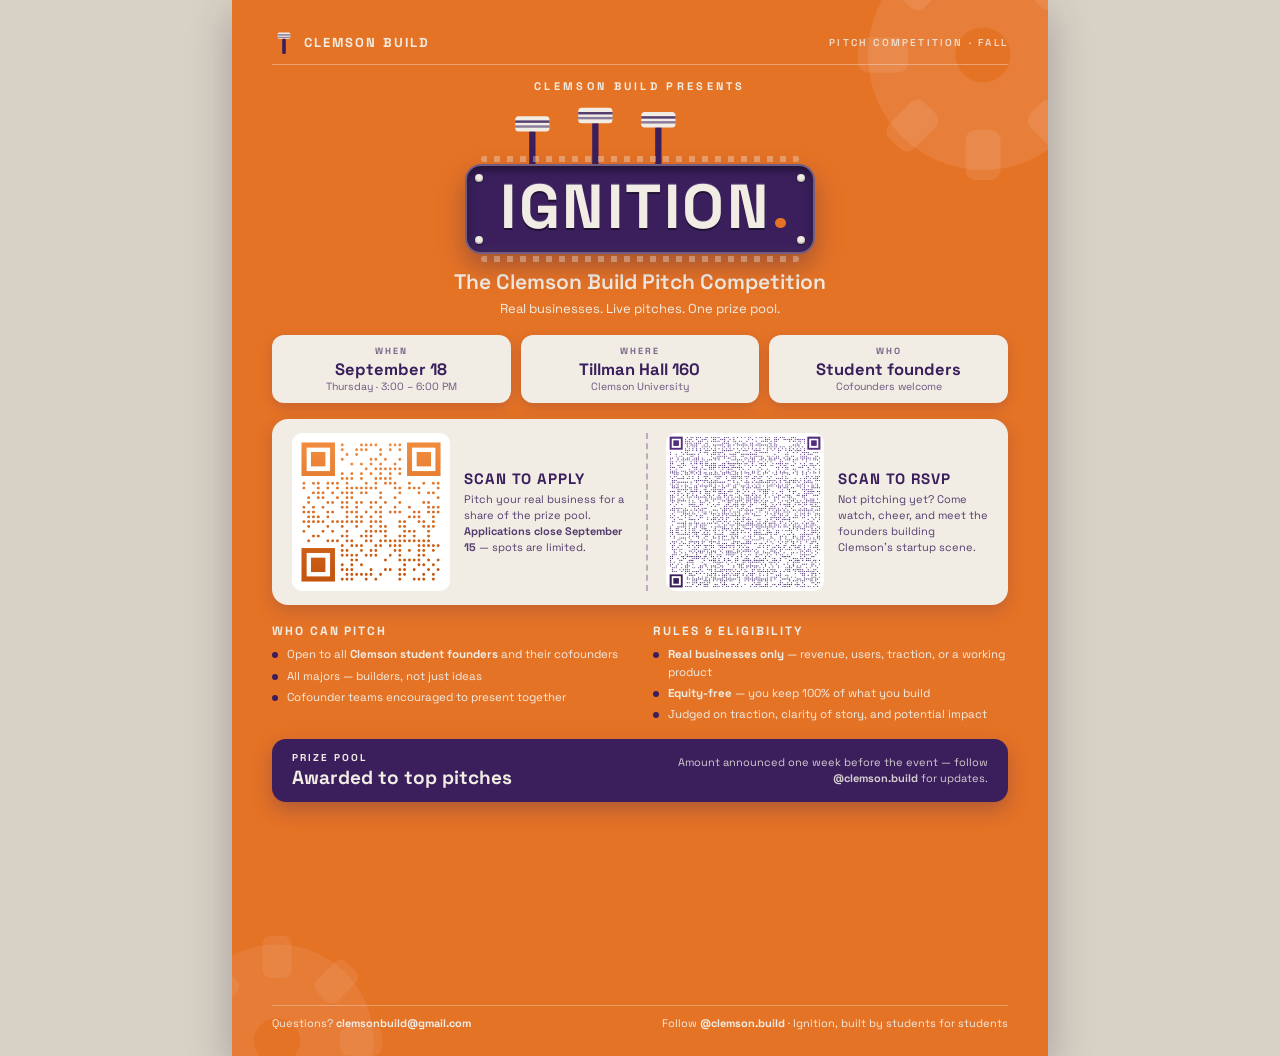
==== flyer/flyer.html @ bb456303 "Flyer: optically center IGNITION wordmark within the plate bolts The period-as-dot made the word rea" ====
<!DOCTYPE html>
<html lang="en">
<head>
<meta charset="UTF-8" />
<title>Ignition — Clemson Build Pitch Competition</title>
<link rel="preconnect" href="https://fonts.googleapis.com" />
<link rel="preconnect" href="https://fonts.gstatic.com" crossorigin />
<link href="https://fonts.googleapis.com/css2?family=Space+Grotesk:wght@400;500;600;700&display=swap" rel="stylesheet" />
<style>
  /* ---------- Print setup ---------- */
  @page { size: 8.5in 11in; margin: 0; }
  @media print {
    html, body { margin: 0; padding: 0; }
    .flyer { box-shadow: none; }
  }

  /* Three-color discipline: orange background, beige accent, purple ink */
  :root {
    --orange: #E57326;
    --beige:  #F1EDE4;
    --purple: #3A1F5C;
  }

  * { box-sizing: border-box; margin: 0; padding: 0; }
  body {
    font-family: 'Space Grotesk', 'Helvetica Neue', Arial, sans-serif;
    -webkit-print-color-adjust: exact; print-color-adjust: exact;
    background: #d8d2c4;
  }

  .flyer {
    width: 8.5in; height: 11in;
    margin: 0 auto;
    position: relative; overflow: hidden;
    background: var(--orange);
    color: var(--purple);
    box-shadow: 0 14px 40px rgba(46,26,71,0.3);
  }

  /* faint gears, corners only */
  .gear { position: absolute; color: rgba(241,237,228,0.10); }
  .g1 { top: -70px; right: -60px; width: 250px; height: 250px; }
  .g2 { bottom: -90px; left: -60px; width: 210px; height: 210px; opacity: 0.8; }

  .content {
    position: relative; z-index: 1;
    height: 100%;
    padding: 30px 40px 26px;
    display: flex; flex-direction: column;
  }

  /* ---------- Header ---------- */
  header {
    display: flex; justify-content: space-between; align-items: center;
    border-bottom: 1px solid rgba(241,237,228,0.4);
    padding-bottom: 10px;
  }
  .brand { display: flex; align-items: center; gap: 8px; color: var(--beige); font-weight: 700; letter-spacing: 0.16em; font-size: 13px; }
  .brand .mark { width: 24px; height: 24px; color: var(--beige); }
  .h-right { font-size: 10px; letter-spacing: 0.22em; text-transform: uppercase; color: rgba(241,237,228,0.85); font-weight: 600; }

  /* ---------- Hero lockup ---------- */
  .hero { text-align: center; margin-top: 14px; }
  .eyebrow {
    text-transform: uppercase; letter-spacing: 0.3em;
    font-size: 11px; font-weight: 700; color: var(--beige); margin-bottom: 12px;
  }
  .engine-lockup { display: inline-block; position: relative; }
  .pistons { display: block; width: 210px; height: auto; margin: 0 0 -5px 7%; position: relative; z-index: 0; }
  .pistons .rod { fill: var(--purple); }
  .pistons .head { fill: var(--beige); }
  .pistons .ring { fill: var(--purple); opacity: 0.85; }
  .pistons .ring.r2 { opacity: 0.55; }
  .engine-plate {
    position: relative; z-index: 1; display: inline-block;
    background: var(--purple);
    border: 2px solid rgba(241,237,228,0.30);
    border-radius: 16px;
    padding: 10px 27px 14px 33px;
    box-shadow: inset 0 3px 8px rgba(0,0,0,0.5), inset 0 -3px 8px rgba(255,255,255,0.06), 0 12px 26px rgba(46,26,71,0.35);
  }
  .engine-plate h1 {
    font-size: 62px; font-weight: 700; color: var(--beige);
    letter-spacing: 0.04em; line-height: 1;
    text-shadow: 0 2px 0 rgba(0,0,0,0.45), 0 -1px 0 rgba(255,255,255,0.15);
  }
  .engine-plate .dot {
    display: inline-block;
    width: 0.17em; height: 0.17em;
    margin-left: 0.06em;
    background: var(--orange);
    border-radius: 50%;
  }
  .engine-plate::before, .engine-plate::after {
    content: ""; position: absolute; left: 14px; right: 14px; height: 6px; border-radius: 3px;
    background: repeating-linear-gradient(90deg, rgba(241,237,228,0.35) 0 6px, transparent 6px 13px);
  }
  .engine-plate::before { top: -10px; }
  .engine-plate::after { bottom: -10px; }
  .bolt {
    position: absolute; width: 8px; height: 8px; border-radius: 50%;
    background: var(--beige);
    box-shadow: inset 0 -1px 2px rgba(0,0,0,0.35), 0 1px 2px rgba(0,0,0,0.4);
  }
  .b1 { top: 8px; left: 8px; } .b2 { top: 8px; right: 8px; }
  .b3 { bottom: 8px; left: 8px; } .b4 { bottom: 8px; right: 8px; }

  .tagline { margin-top: 14px; font-size: 21px; font-weight: 600; color: var(--beige); }
  .hook { margin-top: 5px; font-size: 13px; color: var(--beige); }

  /* ---------- Meta cards ---------- */
  .meta { display: grid; grid-template-columns: repeat(3, 1fr); gap: 10px; margin-top: 18px; }
  .meta-card {
    background: var(--beige); border-radius: 12px; padding: 10px 12px;
    box-shadow: 0 4px 12px rgba(58,31,92,0.18);
    text-align: center;
  }
  .meta-card .k { font-size: 9px; letter-spacing: 0.2em; text-transform: uppercase; color: var(--purple); opacity: 0.65; font-weight: 700; }
  .meta-card .v { font-size: 16.5px; font-weight: 700; color: var(--purple); margin-top: 2px; }
  .meta-card .s { font-size: 10.5px; color: var(--purple); opacity: 0.72; }

  /* ---------- QR band ---------- */
  .qr-band {
    display: grid; grid-template-columns: 1fr 1fr; gap: 12px;
    margin-top: 16px;
    background: var(--beige);
    border-radius: 16px;
    padding: 14px;
    box-shadow: 0 6px 18px rgba(58,31,92,0.2);
  }
  .qr-card { display: flex; align-items: center; gap: 14px; padding: 0 6px; }
  .qr-card + .qr-card { border-left: 2px dashed rgba(58,31,92,0.3); padding-left: 18px; }
  .qr-card img { width: 158px; height: 158px; border-radius: 10px; }
  .qr-info h3 { font-size: 15px; font-weight: 700; letter-spacing: 0.06em; text-transform: uppercase; }
  .qr-info .apply { color: var(--purple); }
  .qr-info .rsvp { color: var(--purple); }
  .qr-info p { font-size: 11px; color: var(--purple); opacity: 0.85; margin-top: 4px; line-height: 1.45; }
  .qr-info .due { font-weight: 700; }

  /* ---------- Rules columns ---------- */
  .rules { display: grid; grid-template-columns: 1fr 1fr; gap: 26px; margin-top: 18px; }
  .rules h3 {
    font-size: 12px; letter-spacing: 0.16em; text-transform: uppercase;
    color: var(--beige); margin-bottom: 7px; font-weight: 700;
  }
  .rules ul { list-style: none; }
  .rules li {
    position: relative; padding-left: 15px;
    font-size: 11.5px; line-height: 1.5; color: var(--beige);
  }
  .rules li + li { margin-top: 4px; }
  .rules li::before {
    content: ""; position: absolute; left: 0; top: 6px;
    width: 6px; height: 6px; border-radius: 50%;
    background: var(--purple);
  }
  .rules li strong { color: inherit; }

  /* ---------- Prize strip ---------- */
  .prize {
    margin-top: 16px;
    background: var(--purple);
    border-radius: 14px;
    padding: 12px 20px;
    display: flex; align-items: center; justify-content: space-between;
    box-shadow: 0 8px 20px rgba(58,31,92,0.3);
  }
  .prize .label { font-size: 10px; letter-spacing: 0.2em; text-transform: uppercase; color: var(--beige); font-weight: 700; }
  .prize .amount { font-size: 19px; font-weight: 700; color: var(--beige); margin-top: 1px; }
  .prize .note { font-size: 11px; color: rgba(241,237,228,0.85); text-align: right; line-height: 1.45; max-width: 46%; }
  .prize .note strong { color: inherit; }

  /* ---------- Footer ---------- */
  footer {
    margin-top: auto;
    border-top: 1px solid rgba(241,237,228,0.35);
    padding-top: 10px;
    display: flex; justify-content: space-between; align-items: center;
    font-size: 11px; color: var(--beige);
  }
  footer .ig { font-weight: 700; color: var(--beige); }
</style>
</head>
<body>
  <section class="flyer">
    <svg class="gear g1" viewBox="0 0 100 100" aria-hidden="true"><path fill="currentColor" fill-rule="nonzero" d="M50 4 A46 46 0 1 1 50 96 A46 46 0 1 1 50 4 Z M50 39 A11 11 0 1 0 50 61 A11 11 0 1 0 50 39 Z"/><g fill="currentColor"><rect x="43" y="0" width="14" height="20" rx="4"/><rect x="43" y="0" width="14" height="20" rx="4" transform="rotate(45 50 50)"/><rect x="43" y="0" width="14" height="20" rx="4" transform="rotate(90 50 50)"/><rect x="43" y="0" width="14" height="20" rx="4" transform="rotate(135 50 50)"/><rect x="43" y="0" width="14" height="20" rx="4" transform="rotate(180 50 50)"/><rect x="43" y="0" width="14" height="20" rx="4" transform="rotate(225 50 50)"/><rect x="43" y="0" width="14" height="20" rx="4" transform="rotate(270 50 50)"/><rect x="43" y="0" width="14" height="20" rx="4" transform="rotate(315 50 50)"/></g></svg>
    <svg class="gear g2" viewBox="0 0 100 100" aria-hidden="true"><path fill="currentColor" fill-rule="nonzero" d="M50 4 A46 46 0 1 1 50 96 A46 46 0 1 1 50 4 Z M50 39 A11 11 0 1 0 50 61 A11 11 0 1 0 50 39 Z"/><g fill="currentColor"><rect x="43" y="0" width="14" height="20" rx="4"/><rect x="43" y="0" width="14" height="20" rx="4" transform="rotate(45 50 50)"/><rect x="43" y="0" width="14" height="20" rx="4" transform="rotate(90 50 50)"/><rect x="43" y="0" width="14" height="20" rx="4" transform="rotate(135 50 50)"/><rect x="43" y="0" width="14" height="20" rx="4" transform="rotate(180 50 50)"/><rect x="43" y="0" width="14" height="20" rx="4" transform="rotate(225 50 50)"/><rect x="43" y="0" width="14" height="20" rx="4" transform="rotate(270 50 50)"/><rect x="43" y="0" width="14" height="20" rx="4" transform="rotate(315 50 50)"/></g></svg>

    <div class="content">
      <header>
        <div class="brand">
          <svg class="mark" viewBox="0 0 40 60" aria-hidden="true"><g><rect x="4" y="6" width="32" height="16" rx="4" fill="currentColor"/><rect x="4" y="11" width="32" height="2.6" fill="#3A1F5C" opacity="0.8"/><rect x="4" y="17" width="32" height="2.6" fill="#3A1F5C" opacity="0.6"/><rect x="15.5" y="22" width="9" height="38" rx="3" fill="#3A1F5C"/></g></svg>
          CLEMSON BUILD
        </div>
        <div class="h-right">Pitch Competition · Fall</div>
      </header>

      <div class="hero">
        <p class="eyebrow">Clemson Build presents</p>
        <div class="engine-lockup">
          <svg class="pistons" viewBox="0 0 300 92" aria-hidden="true">
            <g><rect class="rod" x="56" y="36" width="9" height="56" rx="3"/><rect class="head" x="36" y="16" width="49" height="22" rx="5"/><rect class="ring" x="36" y="22" width="49" height="3.5"/><rect class="ring r2" x="36" y="29" width="49" height="3.5"/></g>
            <g><rect class="rod" x="146" y="24" width="9" height="68" rx="3"/><rect class="head" x="126" y="4" width="49" height="22" rx="5"/><rect class="ring" x="126" y="10" width="49" height="3.5"/><rect class="ring r2" x="126" y="17" width="49" height="3.5"/></g>
            <g><rect class="rod" x="236" y="30" width="9" height="62" rx="3"/><rect class="head" x="216" y="10" width="49" height="22" rx="5"/><rect class="ring" x="216" y="16" width="49" height="3.5"/><rect class="ring r2" x="216" y="23" width="49" height="3.5"/></g>
          </svg>
          <div class="engine-plate">
            <span class="bolt b1"></span><span class="bolt b2"></span><span class="bolt b3"></span><span class="bolt b4"></span>
            <h1>IGNITION<span class="dot"></span></h1>
          </div>
        </div>
        <p class="tagline">The Clemson Build Pitch Competition</p>
        <p class="hook">Real businesses. Live pitches. One prize pool.</p>
      </div>

      <div class="meta">
        <div class="meta-card"><div class="k">When</div><div class="v">September 18</div><div class="s">Thursday · 3:00 – 6:00 PM</div></div>
        <div class="meta-card"><div class="k">Where</div><div class="v">Tillman Hall 160</div><div class="s">Clemson University</div></div>
        <div class="meta-card"><div class="k">Who</div><div class="v">Student founders</div><div class="s">Cofounders welcome</div></div>
      </div>

      <div class="qr-band">
        <div class="qr-card">
          <img src="qr-apply.png" alt="QR code — apply to pitch" />
          <div class="qr-info">
            <h3 class="apply">Scan to Apply</h3>
            <p>Pitch your real business for a share of the prize pool. <span class="due">Applications close September 15</span> — spots are limited.</p>
          </div>
        </div>
        <div class="qr-card">
          <img src="qr-rsvp.png" alt="QR code — RSVP to spectate" />
          <div class="qr-info">
            <h3 class="rsvp">Scan to RSVP</h3>
            <p>Not pitching yet? Come watch, cheer, and meet the founders building Clemson's startup scene.</p>
          </div>
        </div>
      </div>

      <div class="rules">
        <div>
          <h3><span>Who</span> can pitch</h3>
          <ul>
            <li>Open to all <strong>Clemson student founders</strong> and their cofounders</li>
            <li>All majors — builders, not just ideas</li>
            <li>Cofounder teams encouraged to present together</li>
          </ul>
        </div>
        <div>
          <h3><span>Rules</span> &amp; eligibility</h3>
          <ul>
            <li><strong>Real businesses only</strong> — revenue, users, traction, or a working product</li>
            <li><strong>Equity-free</strong> — you keep 100% of what you build</li>
            <li>Judged on traction, clarity of story, and potential impact</li>
          </ul>
        </div>
      </div>

      <div class="prize">
        <div>
          <div class="label">Prize Pool</div>
          <div class="amount">Awarded to top pitches</div>
        </div>
        <div class="note">Amount announced one week before the event — follow <strong>@clemson.build</strong> for updates.</div>
      </div>

      <footer>
        <div>Questions? <span class="ig">clemsonbuild@gmail.com</span></div>
        <div>Follow <span class="ig">@clemson.build</span> · Ignition, built by students for students</div>
      </footer>
    </div>
  </section>
</body>
</html>
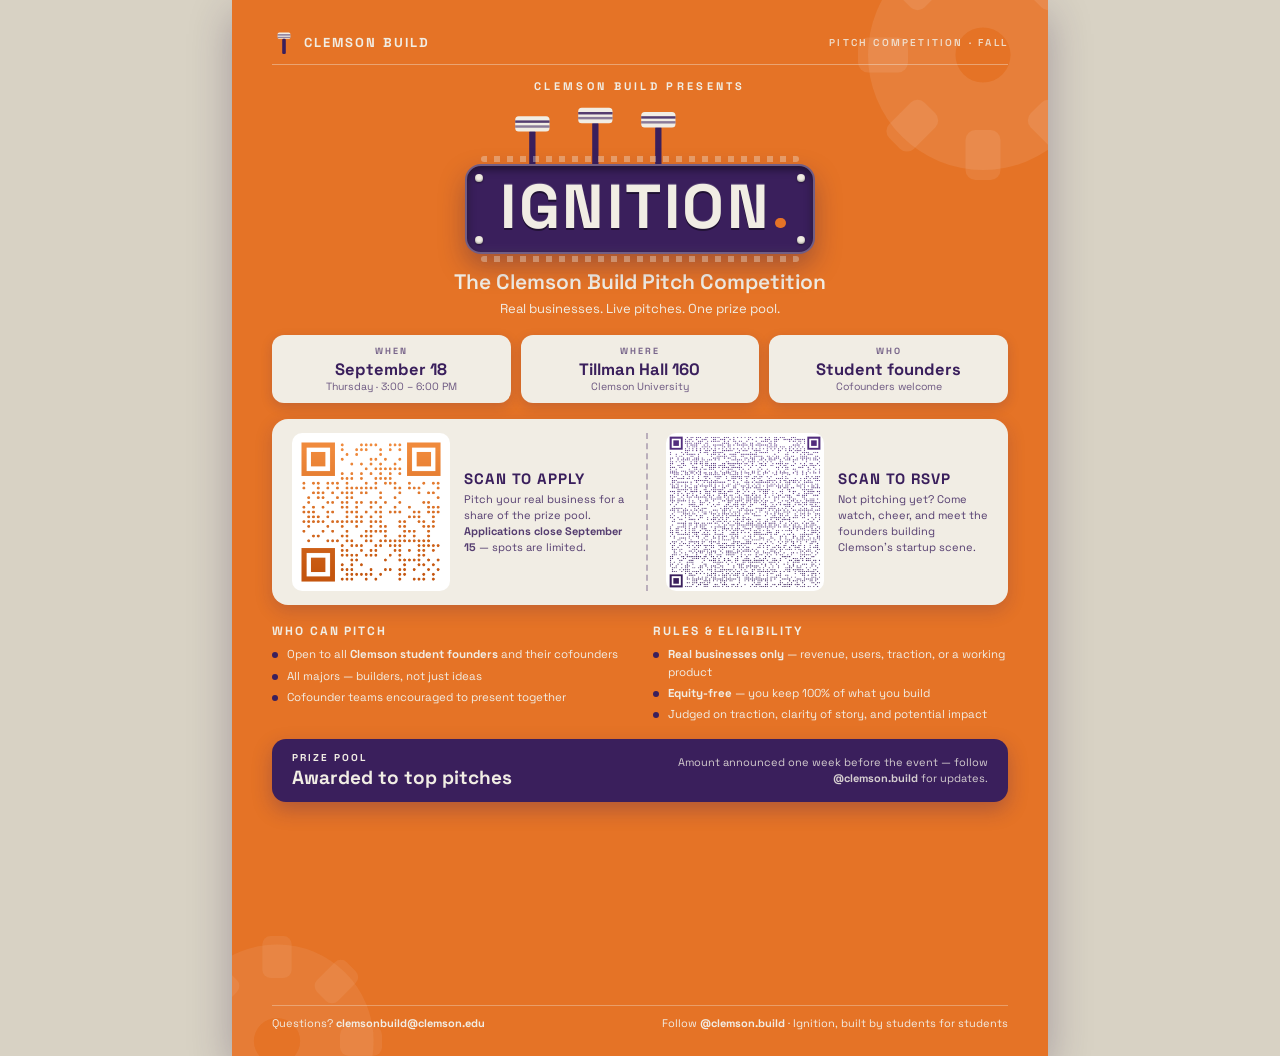
==== commit 95618998: "Replace clemsonbuild@gmail.com with clemsonbuild@clemson.edu everywhere Site (club link, FAQ, footer" ====
--- a/flyer/flyer.html
+++ b/flyer/flyer.html
@@ -263,7 +263,7 @@
       </div>
 
       <footer>
-        <div>Questions? <span class="ig">clemsonbuild@gmail.com</span></div>
+        <div>Questions? <span class="ig">clemsonbuild@clemson.edu</span></div>
         <div>Follow <span class="ig">@clemson.build</span> · Ignition, built by students for students</div>
       </footer>
     </div>
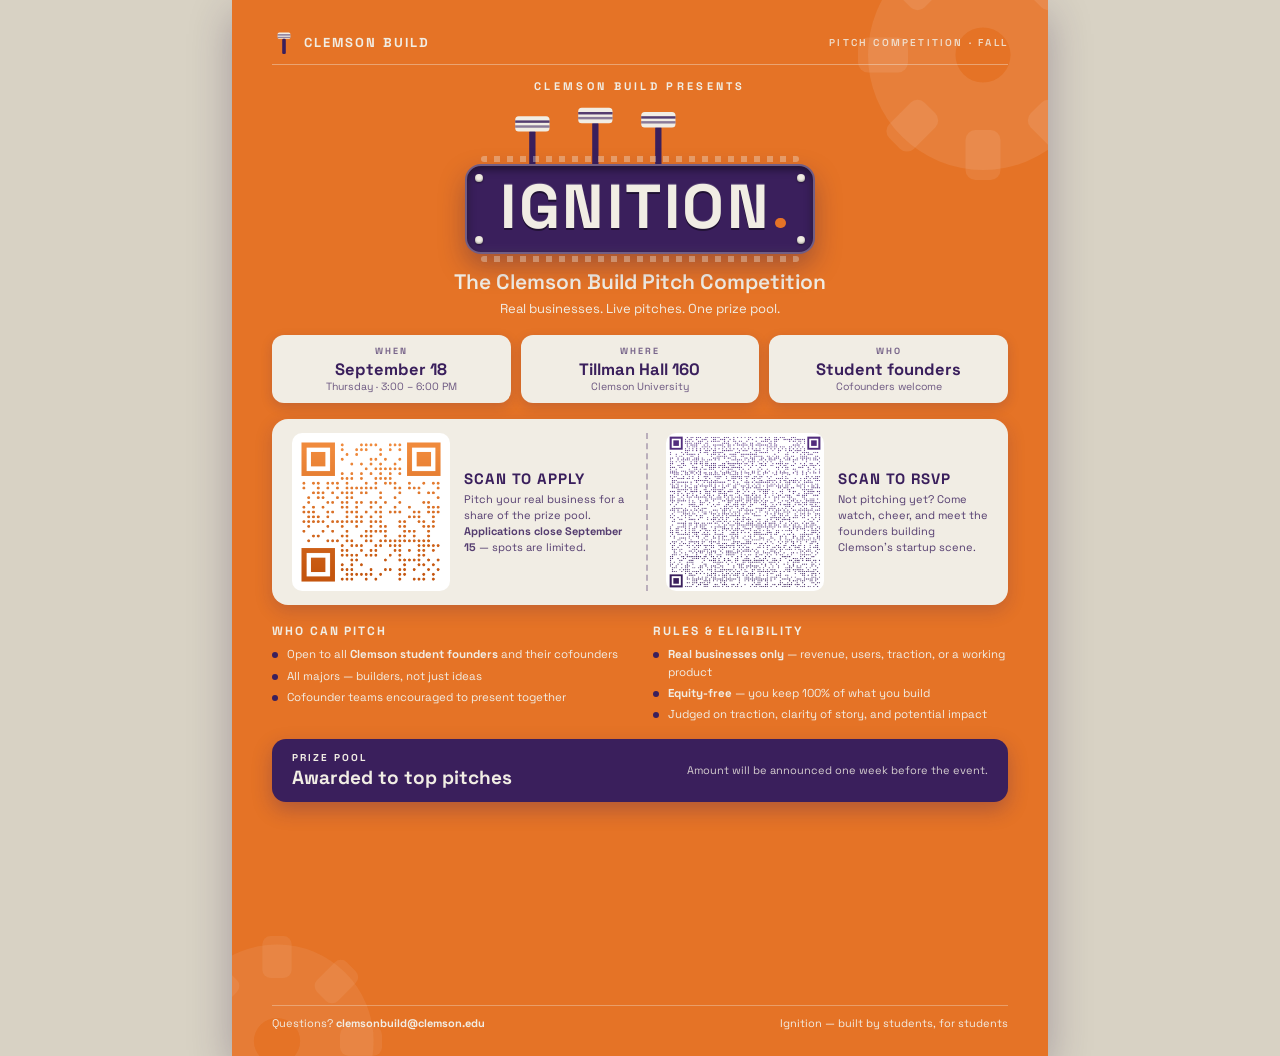
==== commit 55ad170d: "Remove all @clemson.build / Instagram references Site: Instagram button removed from the club sectio" ====
--- a/flyer/flyer.html
+++ b/flyer/flyer.html
@@ -259,12 +259,12 @@
           <div class="label">Prize Pool</div>
           <div class="amount">Awarded to top pitches</div>
         </div>
-        <div class="note">Amount announced one week before the event — follow <strong>@clemson.build</strong> for updates.</div>
+        <div class="note">Amount will be announced one week before the event.</div>
       </div>
 
       <footer>
         <div>Questions? <span class="ig">clemsonbuild@clemson.edu</span></div>
-        <div>Follow <span class="ig">@clemson.build</span> · Ignition, built by students for students</div>
+        <div>Ignition — built by students, for students</div>
       </footer>
     </div>
   </section>
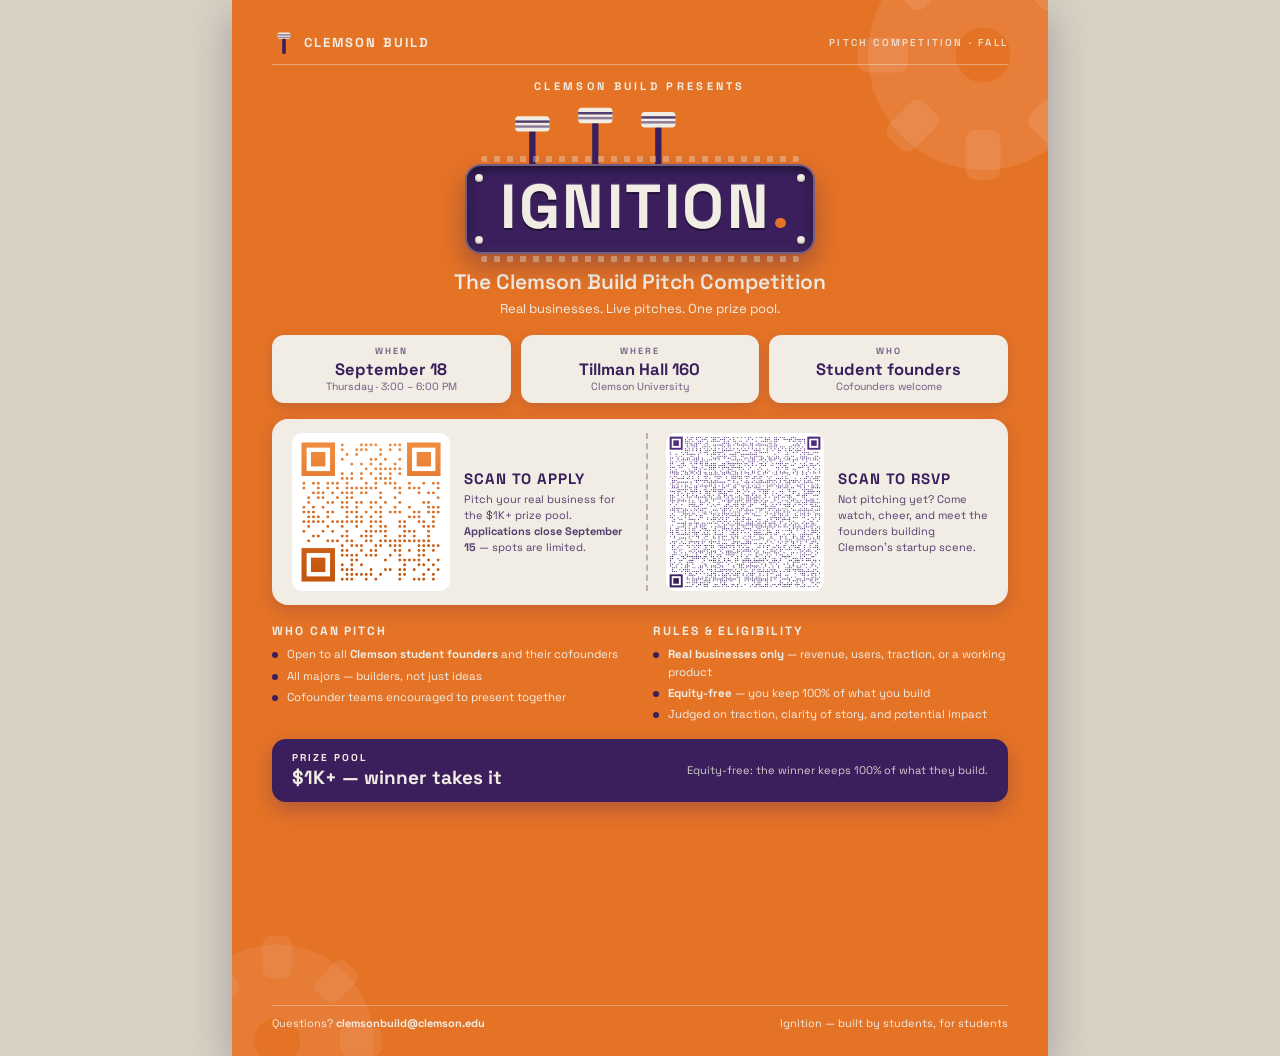
==== commit 27dbded9: "Prize: $1K+, winner takes the pool Flyer prize strip now shows $1K+ with 'Equity-free: the winner ke" ====
--- a/flyer/flyer.html
+++ b/flyer/flyer.html
@@ -223,7 +223,7 @@
           <img src="qr-apply.png" alt="QR code — apply to pitch" />
           <div class="qr-info">
             <h3 class="apply">Scan to Apply</h3>
-            <p>Pitch your real business for a share of the prize pool. <span class="due">Applications close September 15</span> — spots are limited.</p>
+            <p>Pitch your real business for the $1K+ prize pool. <span class="due">Applications close September 15</span> — spots are limited.</p>
           </div>
         </div>
         <div class="qr-card">
@@ -257,9 +257,9 @@
       <div class="prize">
         <div>
           <div class="label">Prize Pool</div>
-          <div class="amount">Awarded to top pitches</div>
-        </div>
-        <div class="note">Amount will be announced one week before the event.</div>
+          <div class="amount">$1K+ — winner takes it</div>
+        </div>
+        <div class="note">Equity-free: the winner keeps 100% of what they build.</div>
       </div>
 
       <footer>
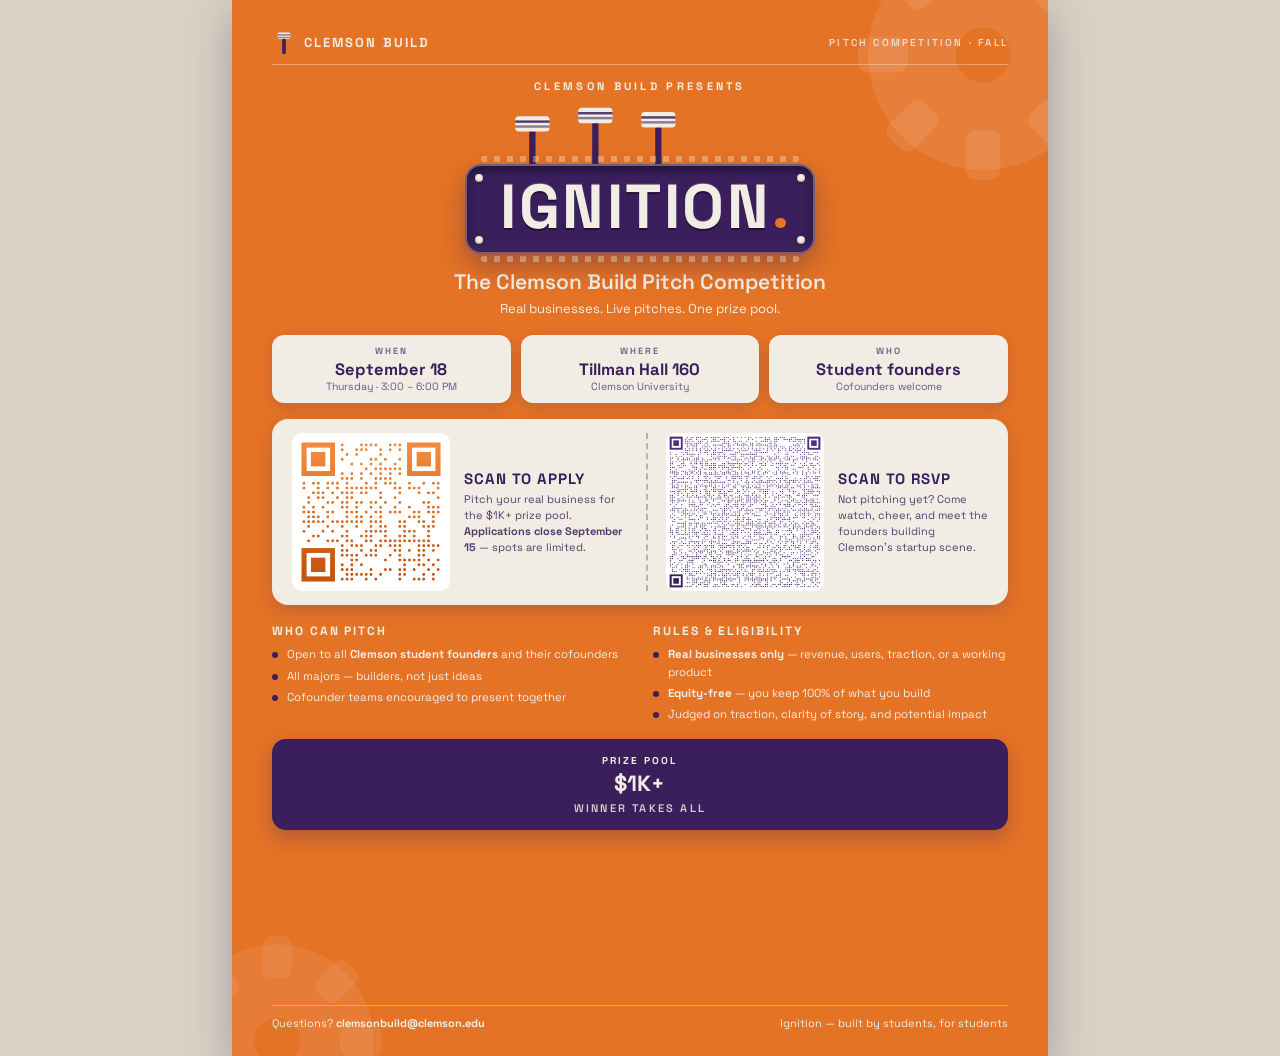
==== commit 60d5870e: "Flyer prize strip: centered $1K+ banner with 'Winner Takes All' Removes the duplicated equity-free l" ====
--- a/flyer/flyer.html
+++ b/flyer/flyer.html
@@ -161,14 +161,16 @@
     margin-top: 16px;
     background: var(--purple);
     border-radius: 14px;
-    padding: 12px 20px;
-    display: flex; align-items: center; justify-content: space-between;
+    padding: 15px 20px;
+    display: flex; justify-content: center; text-align: center;
     box-shadow: 0 8px 20px rgba(58,31,92,0.3);
   }
   .prize .label { font-size: 10px; letter-spacing: 0.2em; text-transform: uppercase; color: var(--beige); font-weight: 700; }
-  .prize .amount { font-size: 19px; font-weight: 700; color: var(--beige); margin-top: 1px; }
-  .prize .note { font-size: 11px; color: rgba(241,237,228,0.85); text-align: right; line-height: 1.45; max-width: 46%; }
-  .prize .note strong { color: inherit; }
+  .prize .amount { font-size: 22px; font-weight: 700; color: var(--beige); margin-top: 2px; }
+  .prize .takes {
+    font-size: 11px; letter-spacing: 0.2em; text-transform: uppercase;
+    color: rgba(241,237,228,0.85); margin-top: 4px; font-weight: 600;
+  }
 
   /* ---------- Footer ---------- */
   footer {
@@ -257,9 +259,9 @@
       <div class="prize">
         <div>
           <div class="label">Prize Pool</div>
-          <div class="amount">$1K+ — winner takes it</div>
-        </div>
-        <div class="note">Equity-free: the winner keeps 100% of what they build.</div>
+          <div class="amount">$1K+</div>
+          <div class="takes">Winner Takes All</div>
+        </div>
       </div>
 
       <footer>
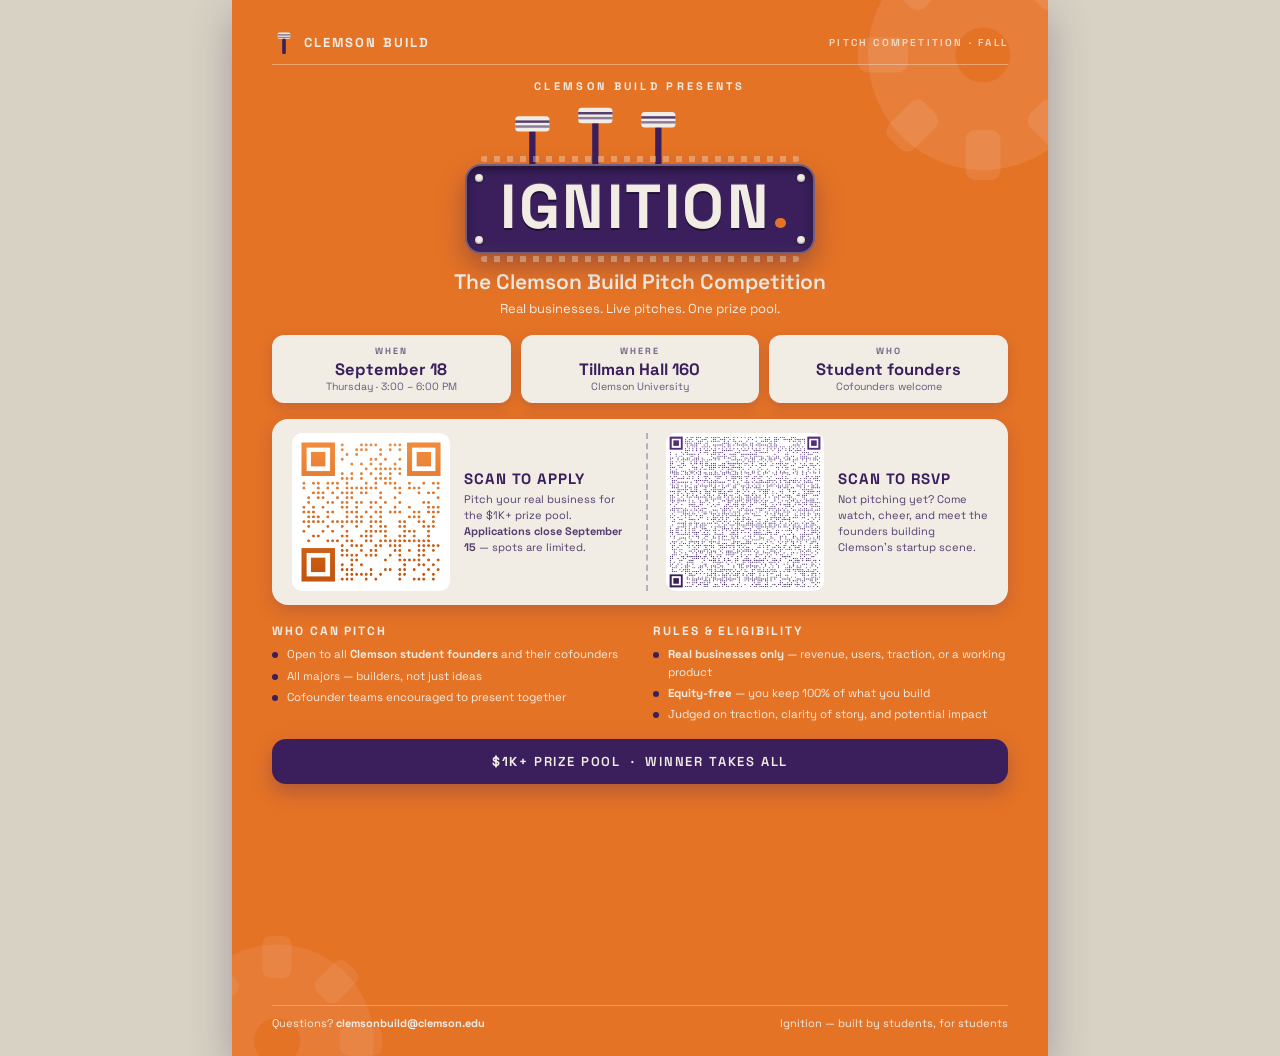
==== commit 27213874: "Flyer prize strip: single line — $1K+ Prize Pool · Winner Takes All Collapses the three stacked line" ====
--- a/flyer/flyer.html
+++ b/flyer/flyer.html
@@ -161,16 +161,15 @@
     margin-top: 16px;
     background: var(--purple);
     border-radius: 14px;
-    padding: 15px 20px;
+    padding: 14px 20px;
     display: flex; justify-content: center; text-align: center;
     box-shadow: 0 8px 20px rgba(58,31,92,0.3);
   }
-  .prize .label { font-size: 10px; letter-spacing: 0.2em; text-transform: uppercase; color: var(--beige); font-weight: 700; }
-  .prize .amount { font-size: 22px; font-weight: 700; color: var(--beige); margin-top: 2px; }
-  .prize .takes {
-    font-size: 11px; letter-spacing: 0.2em; text-transform: uppercase;
-    color: rgba(241,237,228,0.85); margin-top: 4px; font-weight: 600;
-  }
+  .prize-line {
+    font-size: 13px; letter-spacing: 0.14em; text-transform: uppercase;
+    color: var(--beige); font-weight: 600; white-space: nowrap;
+  }
+  .prize-line strong { font-weight: 700; }
 
   /* ---------- Footer ---------- */
   footer {
@@ -257,11 +256,7 @@
       </div>
 
       <div class="prize">
-        <div>
-          <div class="label">Prize Pool</div>
-          <div class="amount">$1K+</div>
-          <div class="takes">Winner Takes All</div>
-        </div>
+        <p class="prize-line"><strong>$1K+</strong> Prize Pool&nbsp;&nbsp;·&nbsp;&nbsp;Winner Takes All</p>
       </div>
 
       <footer>
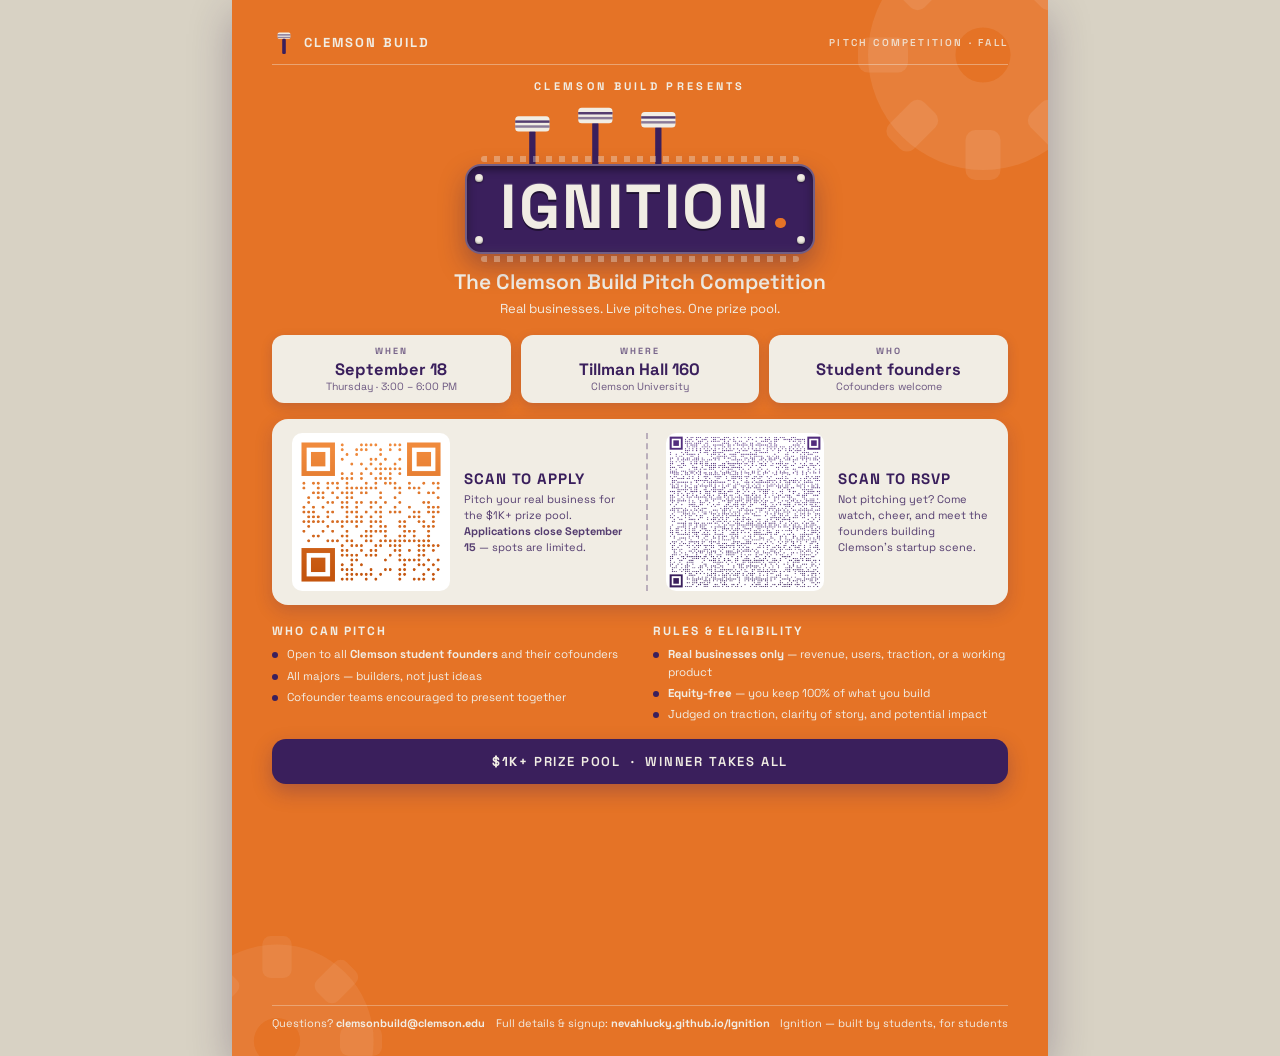
==== commit 7dd591e1: "Add website to flyer and how the competition runs" ====
--- a/flyer/flyer.html
+++ b/flyer/flyer.html
@@ -261,6 +261,7 @@
 
       <footer>
         <div>Questions? <span class="ig">clemsonbuild@clemson.edu</span></div>
+        <div>Full details &amp; signup: <span class="ig">nevahlucky.github.io/Ignition</span></div>
         <div>Ignition — built by students, for students</div>
       </footer>
     </div>
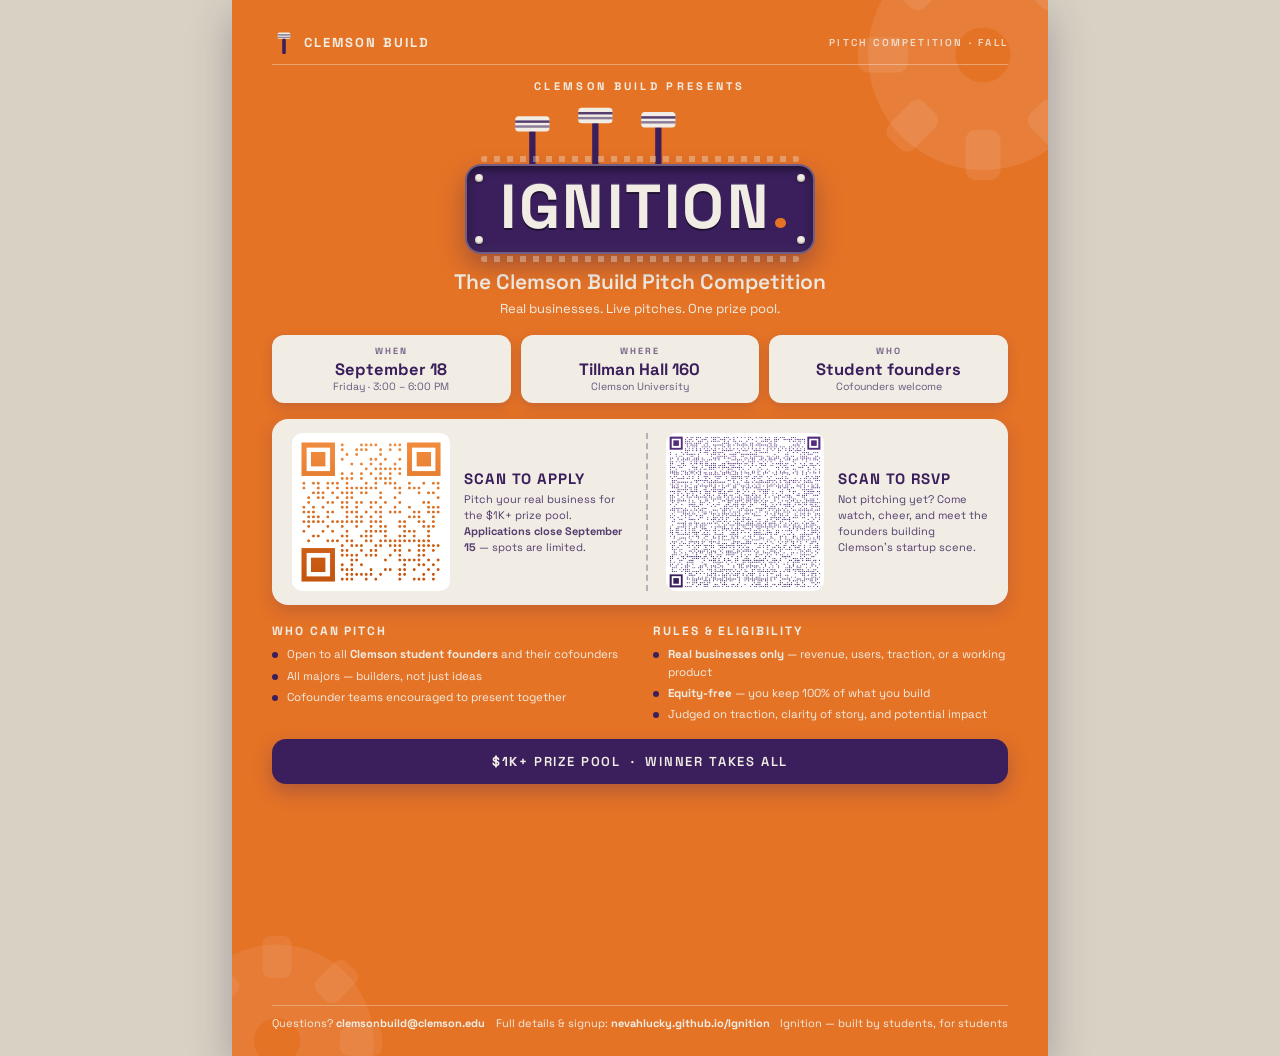
==== commit 713333f0: "Fix date & create email forward" ====
--- a/flyer/flyer.html
+++ b/flyer/flyer.html
@@ -214,7 +214,7 @@
       </div>
 
       <div class="meta">
-        <div class="meta-card"><div class="k">When</div><div class="v">September 18</div><div class="s">Thursday · 3:00 – 6:00 PM</div></div>
+        <div class="meta-card"><div class="k">When</div><div class="v">September 18</div><div class="s">Friday · 3:00 – 6:00 PM</div></div>
         <div class="meta-card"><div class="k">Where</div><div class="v">Tillman Hall 160</div><div class="s">Clemson University</div></div>
         <div class="meta-card"><div class="k">Who</div><div class="v">Student founders</div><div class="s">Cofounders welcome</div></div>
       </div>
